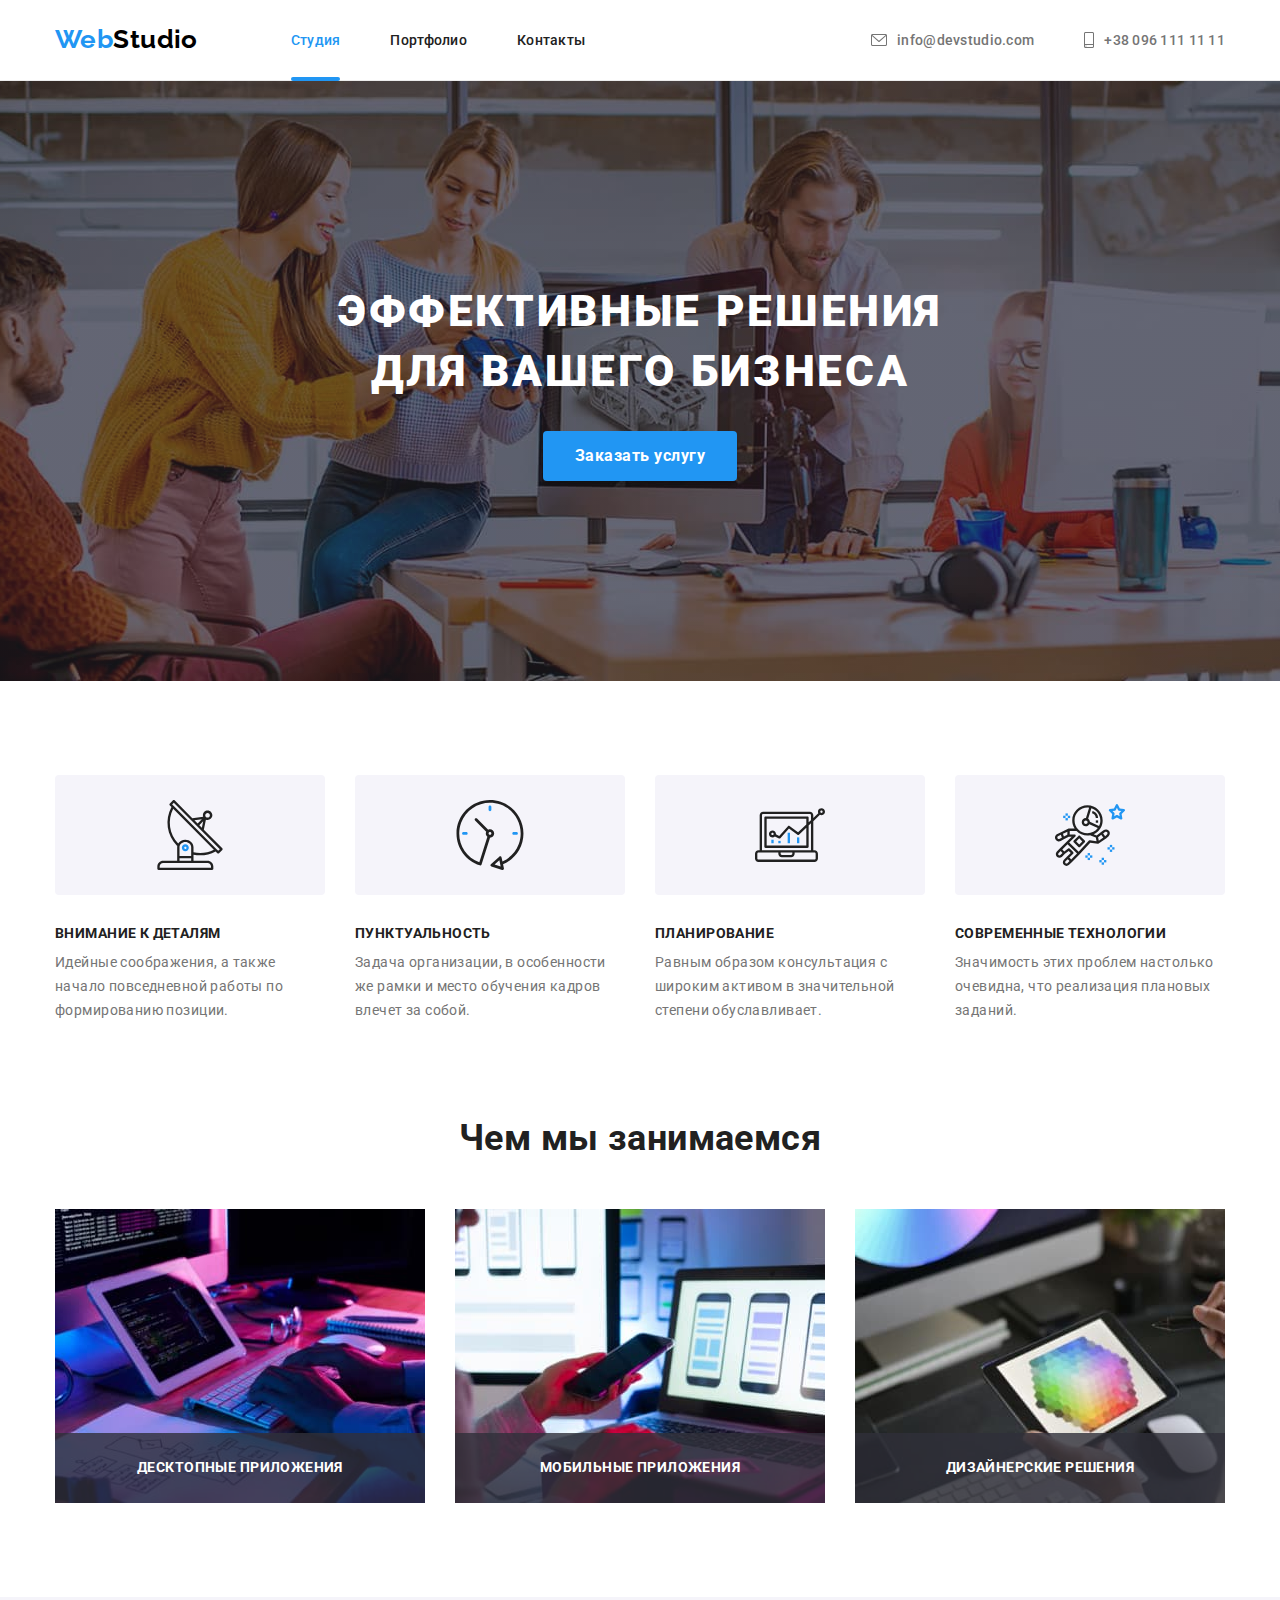
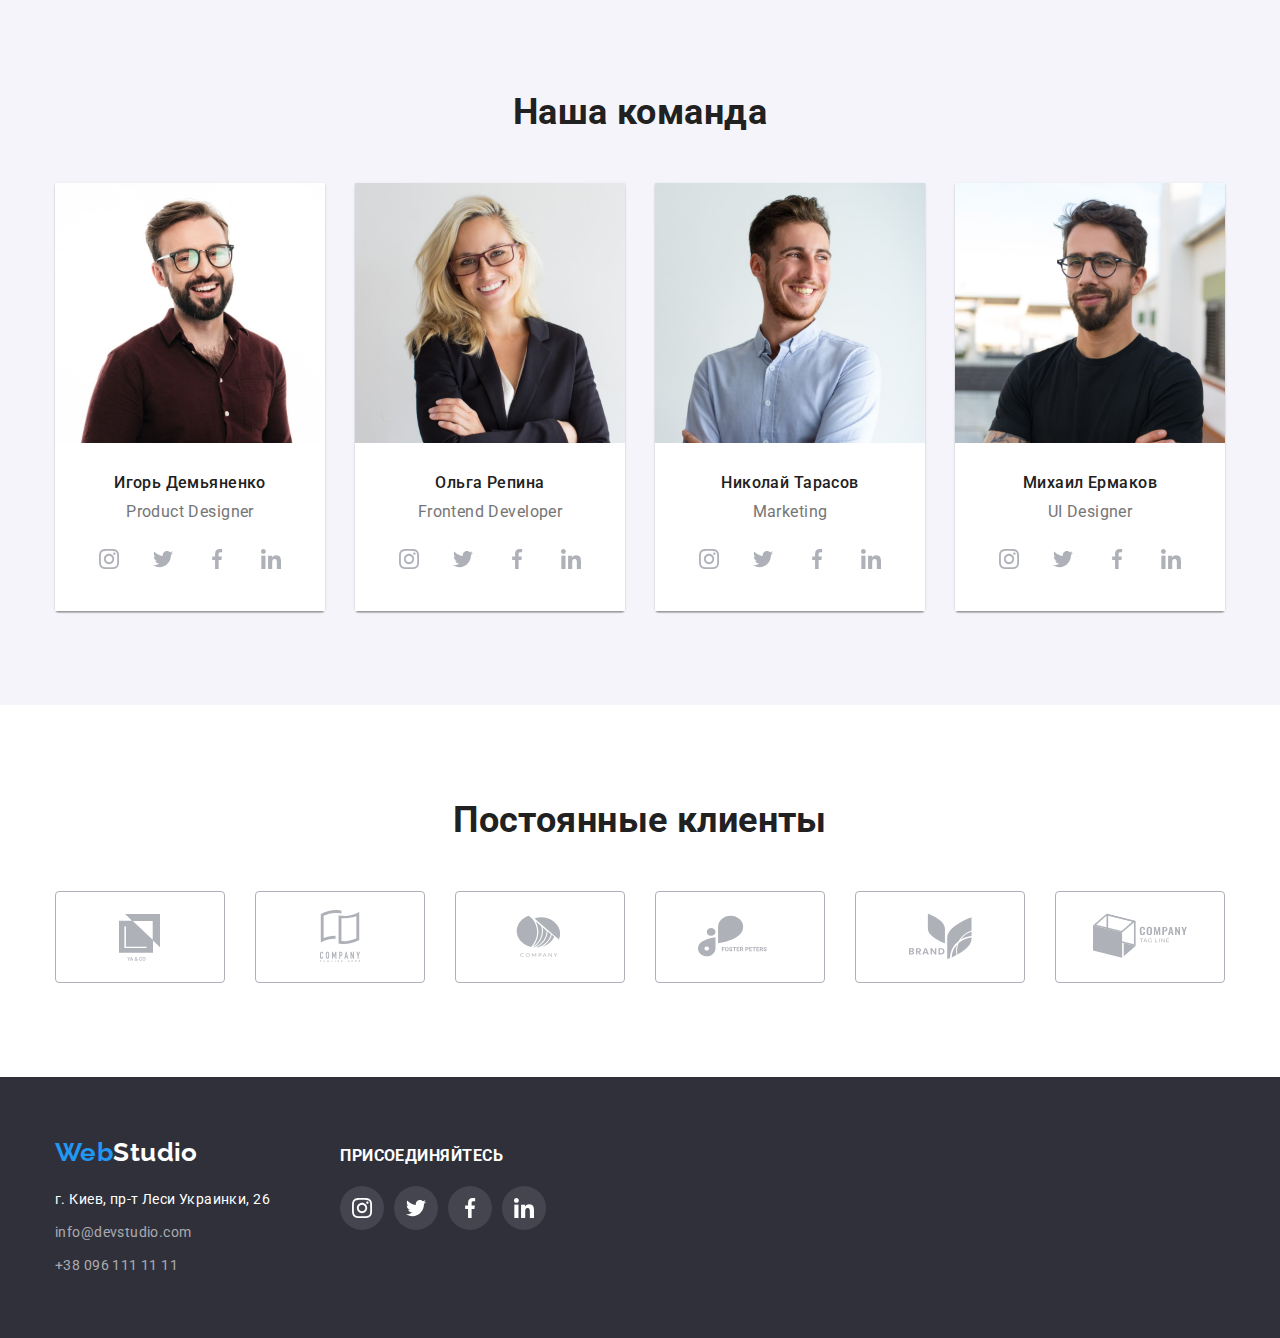
==== index.html @ 984d046b "Добавляет файлы с 5 дз" ====
<!DOCTYPE html>
<html lang="ru">
<head>
    <meta charset="UTF-8">
    <meta http-equiv="X-UA-Compatible" content="IE=edge">
    <meta name="viewport" content="width=device-width, initial-scale=1.0">
    <title>WebStudio</title>

    <link rel="preconnect" href="https://fonts.googleapis.com">
    <link rel="preconnect" href="https://fonts.gstatic.com" crossorigin>
    <link href="https://fonts.googleapis.com/css2?family=Raleway:wght@700&family=Roboto:wght@400;500;700;900&display=swap"
        rel="stylesheet">

        <link rel="stylesheet" href="./modern-normalize.css">

        <link rel="stylesheet" href="./css/styles.css">
</head>
<body class="page">
    <header class="header">
        <div class="container main-nav-display">
            <nav class="nav main-nav-display ">
                <a href="./index.html" class="logo link">Web<span class="logo-header">Studio</span></a>
                <ul class="nav-links list">
                    <li class="nav-links-item"><a href="./index.html" class="nav-link link current">Студия</a></li>
                    <li class="nav-links-item"><a href="./portfolio.html" class="nav-link link ">Портфолио</a></li>
                    <li class="nav-links-item"><a href="" class="nav-link link">Контакты</a></li>
                </ul>
            </nav>
            <ul class="contacts-list list">
                <li class="contacts-list-item">
                    <a class="nav-link link" href="mailto:info@devstudio.com">
                        <svg class="contact-icon" width="16" height="12">
                            <use href="./img/icons.svg#icon-envelope"></use>
                        </svg>
                        info@devstudio.com
                    </a>
                    
                </li>
                <li class="contacts-list-item">
                    <a class="nav-link link" href="tel:+380961111111">
                        <svg class="contact-icon" width="10" height="16">
                            <use href="./img/icons.svg#icon-smartphone"></use>
                        </svg>
                        +38 096 111 11 11</a>
                </li>
            </ul>
        </div>
    </header>

    <main>
            <section class="hero">
                <div class="container">
                    <h1 class="hero-title">Эффективные решения <br> для вашего бизнеса</h1>
                    <button data-modal-open type="button" class="hero-button">Заказать услугу</button>
                </div>
            </section>

<!-- FEATURES -->

        <section class="peculiarities section">
            <div class="container">
                <h2 class="visually-hidden">Особенности</h2>
                <ul class="feature-list list">
                    <li class="feature-list-item">
                        <div class="feature-list-bg">
                                <svg class="feature-list-icon" width="70" height="70">
                                    <use href="img/icons.svg#icon-antenna" ></use>
                                </svg>
                        </div>
                        <h3 class="feature-title">ВНИМАНИЕ К ДЕТАЛЯМ</h3>
                        <p class="feature-title-paragraph">Идейные соображения, а также начало повседневной работы по формированию позиции.</p>
                    </li>
                    <li class="feature-list-item">
                        <div class="feature-list-bg">
                            <svg class="feature-list-icon" width="70" height="70">
                                <use href="img/icons.svg#icon-clock"></use>
                            </svg>
                        </div>
                        <h3 class="feature-title">ПУНКТУАЛЬНОСТЬ</h3>
                        <p class="feature-title-paragraph">Задача организации, в особенности же рамки и место обучения кадров влечет за собой.</p>
                    </li>
                    <li class="feature-list-item">
                        <div class="feature-list-bg">
                            <svg class="feature-list-icon" width="70" height="70">
                                <use href="img/icons.svg#icon-diagram"></use>
                            </svg>
                        </div>
                        <h3 class="feature-title">ПЛАНИРОВАНИЕ</h3>
                        <p class="feature-title-paragraph">Равным образом консультация с широким активом в значительной степени обуславливает.</p>
                    </li>
                    <li class="feature-list-item">
                        <div class="feature-list-bg">
                            <svg class="feature-list-icon" width="70" height="70">
                                <use href="img/icons.svg#icon-astronaut"></use>
                            </svg>
                        </div>
                        <h3 class="feature-title">СОВРЕМЕННЫЕ ТЕХНОЛОГИИ</h3>
                        <p class="feature-title-paragraph">Значимость этих проблем настолько очевидна, что реализация плановых заданий.</p>
                    </li>
                </ul>
            </div>
        </section>

        <!-- OUR WORK -->

        <section class="our-work section">
            <div class="container">
                <h2 class="section-title">Чем мы занимаемся</h2>
                <ul class="list work-types"> 
                    <li class="work-types-item">
                            <img src="./img/work1.jpg" alt="Пишем код" width="370" height="294">
                            <div class="work-thumb-bg">
                                <p class="work-thumb-text">Десктопные приложения</p>
                            </div>

                    </li>
                    <li class="work-types-item">
                        <img src="./img/work2.jpg" alt="Адаптируем код" width="370" height="294">
                        <div class="work-thumb-bg">
                            <p class="work-thumb-text">Мобильные приложения</p>
                        </div>
                    </li>
                    <li class="work-types-item">
                        <img src="./img/work3.jpg" alt="Применяем стили" width="370" height="294">
                        <div class="work-thumb-bg">
                            <p class="work-thumb-text">Дизайнерские решения</p>
                        </div>
                    </li>
                </ul>
            </div>
        </section>

<!-- COMMAND -->

        <section class="command section">
            <div class="container">
                <h2 class="section-title">Наша команда</h2>
                <ul class="list command-list">
                    <li class="command-list-item">
                        <img class="commamd-list-img" src="./img/team1.jpg" alt="Игорь Демьяненко" width="270" height="260">
                        <div class="command-list-person">
                            <h3 class="command-title">Игорь Демьяненко</h3>
                            <p class="command-paragraph">Product Designer</p>
                            <ul class="list social-list">
                                <li class="social-item">
                                    <a href="" class="command-social-link social-link" target="_blank" rel="noreferrer noopener">
                                        <svg class="command-social-icon" width="20" height="20">
                                            <use href="./img/icons.svg#icon-instagram">

                                            </use>
                                        </svg>
                                    </a>
                                </li>
                                <li class="social-item">
                                    <a href="" class="command-social-link social-link" target="_blank" rel="noreferrer noopener">
                                        <svg class="command-social-icon" width="20" height="20">
                                            <use href="./img/icons.svg#icon-twitter">
                                    
                                            </use>
                                        </svg>
                                    </a>
                                </li>
                                <li class="social-item">
                                    <a href="" class="command-social-link social-link" target="_blank" rel="noreferrer noopener">
                                        <svg class="command-social-icon" width="20" height="20">
                                            <use href="./img/icons.svg#icon-facebook">
                                    
                                            </use>
                                        </svg>
                                    </a>
                                </li>
                                <li class="social-item">
                                    <a href="" class="command-social-link social-link" target="_blank" rel="noreferrer noopener">
                                        <svg class="command-social-icon" width="20" height="20">
                                            <use href="./img/icons.svg#icon-linkedin">
                                    
                                            </use>
                                        </svg>
                                    </a>
                                </li>
                            </ul>
                        </div>
                    </li>
                    <li class="command-list-item">
                        <img class="commamd-list-img" src="./img/team2.jpg" alt="Ольга Репина" width="270" height="260">
                        <div class="command-list-person">
                            <h3 class="command-title">Ольга Репина</h3>
                            <p class="command-paragraph">Frontend Developer</p>
                            <ul class="list social-list">
                                <li class="social-item">
                                    <a href="" class="command-social-link social-link" target="_blank" rel="noreferrer noopener">
                                        <svg class="command-social-icon" width="20" height="20">
                                            <use href="./img/icons.svg#icon-instagram">
                            
                                            </use>
                                        </svg>
                                    </a>
                                </li>
                                <li class="social-item">
                                    <a href="" class="command-social-link social-link" target="_blank" rel="noreferrer noopener">
                                        <svg class="command-social-icon" width="20" height="20">
                                            <use href="./img/icons.svg#icon-twitter">
                            
                                            </use>
                                        </svg>
                                    </a>
                                </li>
                                <li class="social-item">
                                    <a href="" class="command-social-link social-link" target="_blank" rel="noreferrer noopener">
                                        <svg class="command-social-icon" width="20" height="20">
                                            <use href="./img/icons.svg#icon-facebook">
                            
                                            </use>
                                        </svg>
                                    </a>
                                </li>
                                <li class="social-item">
                                    <a href="" class="command-social-link social-link" target="_blank" rel="noreferrer noopener">
                                        <svg class="command-social-icon" width="20" height="20">
                                            <use href="./img/icons.svg#icon-linkedin">
                            
                                            </use>
                                        </svg>
                                    </a>
                                </li>
                            </ul>
                        </div>
                    </li>
                    <li class="command-list-item">
                        <img class="commamd-list-img" src="./img/team3.jpg" alt="Николай Тарасов" width="270" height="260">
                        <div class="command-list-person">
                            <h3 class="command-title">Николай Тарасов</h3>
                            <p class="command-paragraph">Marketing</p>
                            <ul class="list social-list">
                                <li class="social-item">
                                    <a href="" class="command-social-link social-link" target="_blank" rel="noreferrer noopener">
                                        <svg class="command-social-icon" width="20" height="20">
                                            <use href="./img/icons.svg#icon-instagram">
                            
                                            </use>
                                        </svg>
                                    </a>
                                </li>
                                <li class="social-item">
                                    <a href="" class="command-social-link social-link" target="_blank" rel="noreferrer noopener">
                                        <svg class="command-social-icon" width="20" height="20">
                                            <use href="./img/icons.svg#icon-twitter">
                            
                                            </use>
                                        </svg>
                                    </a>
                                </li>
                                <li class="social-item">
                                    <a href="" class="command-social-link social-link" target="_blank" rel="noreferrer noopener">
                                        <svg class="command-social-icon" width="20" height="20">
                                            <use href="./img/icons.svg#icon-facebook">
                            
                                            </use>
                                        </svg>
                                    </a>
                                </li>
                                <li class="social-item">
                                    <a href="" class="command-social-link social-link" target="_blank" rel="noreferrer noopener">
                                        <svg class="command-social-icon" width="20" height="20">
                                            <use href="./img/icons.svg#icon-linkedin">
                            
                                            </use>
                                        </svg>
                                    </a>
                                </li>
                            </ul>
                        </div>
                    </li>
                    <li class="command-list-item">
                        <img class="commamd-list-img" src="./img/team4.jpg" alt="Михаил Ермаков" width="270" height="260">
                        <div class="command-list-person">
                            <h3 class="command-title">Михаил Ермаков</h3>
                            <p class="command-paragraph">UI Designer</p>
                            <ul class="list social-list">
                                <li class="social-item">
                                    <a href="" class="command-social-link social-link" target="_blank" rel="noreferrer noopener">
                                        <svg class="command-social-icon" width="20" height="20">
                                            <use href="./img/icons.svg#icon-instagram">
                            
                                            </use>
                                        </svg>
                                    </a>
                                </li>
                                <li class="social-item">
                                    <a href="" class="command-social-link social-link" target="_blank" rel="noreferrer noopener">
                                        <svg class="command-social-icon" width="20" height="20">
                                            <use href="./img/icons.svg#icon-twitter">
                            
                                            </use>
                                        </svg>
                                    </a>
                                </li>
                                <li class="social-item">
                                    <a href="" class="command-social-link social-link" target="_blank" rel="noreferrer noopener">
                                        <svg class="command-social-icon" width="20" height="20">
                                            <use href="./img/icons.svg#icon-facebook">
                            
                                            </use>
                                        </svg>
                                    </a>
                                </li>
                                <li class="social-item">
                                    <a href="" class="command-social-link social-link" target="_blank" rel="noreferrer noopener">
                                        <svg class="command-social-icon" width="20" height="20">
                                            <use href="./img/icons.svg#icon-linkedin">
                            
                                            </use>
                                        </svg>
                                    </a>
                                </li>
                            </ul>
                        </div>
                    </li>
                </ul>
            </div>
        </section>

        <!-- PARTNERS -->

        <section class="partners section">
            <div class="container partners-content">
                <h2 class="section-title">Постоянные клиенты</h2>
                <ul class="list partners-list">
                    <li class="partners-item">
                            <a href="" class="partners-link" target="_blank" rel="noreferrer noopener">
                                <svg class="partners-icon" width="106" height="60">
                                    <use href="./img/icons.svg#icon-Logo-1" ></use>
                                </svg>
                            </a>
                    </li>
                    <li class="partners-item">
                        <a href="" class="partners-link" target="_blank" rel="noreferrer noopener">
                            <svg class="partners-icon"  width="106" height="60">
                                <use href="./img/icons.svg#icon-Logo-2"></use>
                            </svg>
                        </a>
                    </li>
                    <li class="partners-item">
                        <a href="" class="partners-link" target="_blank" rel="noreferrer noopener">
                            <svg class="partners-icon" width="106" height="60">
                                <use href="./img/icons.svg#icon-Logo-3" ></use>
                            </svg>
                        </a>
                    </li>
                    <li class="partners-item">
                        <a href="" class="partners-link" target="_blank" rel="noreferrer noopener">
                            <svg class="partners-icon" width="106" height="60">
                                <use href="./img/icons.svg#icon-Logo-4" ></use>
                            </svg>
                        </a>
                    </li>
                    <li class="partners-item">
                        <a href="" class="partners-link" target="_blank" rel="noreferrer noopener">
                            <svg class="partners-icon" width="106" height="60">
                                <use href="./img/icons.svg#icon-Logo-5" ></use>
                            </svg>
                        </a>
                    </li>
                    <li class="partners-item">
                        <a href="" class="partners-link" target="_blank" rel="noreferrer noopener">
                            <svg class="partners-icon" width="106" height="60">
                                <use href="./img/icons.svg#icon-Logo-6" ></use>
                            </svg>
                        </a>
                    </li>
                </ul>

            </div>
            
        </section>

    </main>

<footer class="footer">
    <div class="container footer-container">
        <div class="footer-adress">
            <a class="logo link" href="./index.html">Web<span class="logo-footer">Studio</span></a>
            <address class="address">
                <ul class="list">
                    <li class="footer-adress-item">
                        <a class="address-location link" href="https://goo.gl/maps/xSkkUEiwsvb9ifkXA" target="_blank"
                            rel="noreferrer noopener">г. Киев, пр-т Леси Украинки, 26</a>
                    </li>
                    <li class="footer-adress-item">
                        <a class="address-link link" href="mailto:info@devstudio.com">info@devstudio.com</a>
                    </li>
                    <li class="footer-adress-item">
                        <a class="address-link link" href="tel:+380961111111">+38 096 111 11 11</a>
                    </li>
                </ul>
            </address>
        </div>


        <div class="join-us">
            <h3 class="join-us-header">присоединяйтесь</h3>
            <ul class="list social-list">
                <li class="social-item">
                    <a href="" class="footer-social-link social-link" target="_blank" rel="noreferrer noopener">
                        <svg class="footer-social-icon" width="20" height="20">
                            <use href="./img/icons.svg#icon-instagram">

                            </use>
                        </svg>
                    </a>
                </li>
                <li class="social-item">
                    <a href="" class="footer-social-link social-link" target="_blank" rel="noreferrer noopener">
                        <svg class="footer-social-icon" width="20" height="20">
                            <use href="./img/icons.svg#icon-twitter">

                            </use>
                        </svg>
                    </a>
                </li>
                <li class="social-item">
                    <a href="" class="footer-social-link social-link" target="_blank" rel="noreferrer noopener">
                        <svg class="footer-social-icon" width="20" height="20">
                            <use href="./img/icons.svg#icon-facebook">

                            </use>
                        </svg>
                    </a>
                </li>
                <li class="social-item">
                    <a href="" class="footer-social-link social-link" target="_blank" rel="noreferrer noopener">
                        <svg class="footer-social-icon" width="20" height="20">
                            <use href="./img/icons.svg#icon-linkedin">

                            </use>
                        </svg>
                    </a>
                </li>
            </ul>

        </div>
    </div>
</footer>

<!-- BACKDROP -->
<div data-modal class="backdrop is-hidden">
    <div class="modal">
        <button data-modal-close type="button" class="modal-button">
        <svg class="modal-button-icon" width="18" height="18">
            <use href="./img/icons.svg#close-black" ></use>
        </svg>
        </button>
    </div>
</div>

<script src="./js/modal.js"></script>
</body>
</html>
---- css/styles.css ----
/* ----------------STUDIO-------------------- */
:root {
  --primary-text-color: #212121;
  --logo-color: #000000;
  --background-color: #ffffff;
  --background-color-secondary: #2f303a;
  --accent-color: #2196f3;
  --optional-text-color: #757575;
  --footer-contacts-color: rgba(255, 255, 255, 0.6);
  --buttons-bgc: #f5f4fa;
  --background-color-hover: #188ce8;
  --header-bordeer-color: #ececec;
  --portfolio-border-color: #eeeeee;
  --icons-color: #afb1b8;
  --animation-time: 250ms;
  --timing-function: cubic-bezier(0.4, 0, 0.2, 1);
}

.page {
  font-family: 'Roboto', sans-serif;
  font-size: 14px;
  line-height: 1.71;
  letter-spacing: 0.03em;
  color: var(--optional-text-color);
}

p,
h1,
h2,
h3,
h4,
h5,
h6 {
  margin: 0;
}

ul {
  margin: 0;
  padding: 0;
}

button {
  cursor: pointer;
}

img {
  display: block;
  max-width: 100%;
  height: auto;
}

.list {
  list-style: none;
}

.link {
  text-decoration: none;
  color: inherit;
}

.visually-hidden {
  position: absolute;
  white-space: nowrap;
  width: 1px;
  height: 1px;
  overflow: hidden;
  border: 0;
  padding: 0;
  clip: rect(0 0 0 0);
  clip-path: inset(50%);
  margin: -1px;
}
.container {
  width: 1200px;
  padding-left: 15px;
  padding-right: 15px;
  margin: 0 auto;
}

.section {
  padding-top: 94px;
  padding-bottom: 94px;
}

/* --------------------------Site nav--------------------------- */
.header {
  border-bottom: 1px solid var(--header-bordeer-color);
}

.header .logo {
  padding-top: 24px;
  padding-bottom: 25px;
  margin-right: 93px;
}

.logo {
  display: block;

  color: var(--accent-color);
  font-family: 'Raleway', sans-serif;
  font-weight: 700;
  font-size: 26px;
  line-height: calc(31 / 26);
}

.logo-header {
  color: var(--logo-color);
}

.nav-links {
  display: flex;

  color: var(--primary-text-color);
}

.nav-links-item:not(:last-child),
.contacts-list-item:not(:last-child) {
  margin-right: 50px;
}

.contacts-list {
  display: flex;
  margin-left: auto;
  align-items: center;
}

.main-nav-display {
  display: flex;
  align-items: center;
}

.nav-link {
  display: flex;
  align-items: center;
  padding-top: 32px;
  padding-bottom: 32px;

  font-weight: 500;
  line-height: calc(16 / 14);
  letter-spacing: 0.02em;

  position: relative;

  transition: color var(--animation-time) var(--timing-function);
}

.nav-link:hover,
.nav-link:focus,
.current {
  color: var(--accent-color);
}

.current::after {
  content: '';
  height: 4px;
  background-color: var(--accent-color);
  position: absolute;
  bottom: -1px;
  border-radius: 2px;
  width: 100%;
}

.contact-icon {
  margin-right: 10px;
  fill: var(--optional-text-color);
}

/* --------------------Hero-------------------- */
.hero {
  background-color: var(--background-color-secondary);
  padding-top: 200px;
  padding-bottom: 200px;
  text-align: center;

  background-image: linear-gradient(rgba(47, 48, 58, 0.4), rgba(47, 48, 58, 0.4)),
    url(../img/hero-background.jpg);
  background-position: center;
  background-repeat: no-repeat;
  background-size: cover, 1600px auto;
}

.hero-title {
  margin-bottom: 30px;

  font-weight: 900;
  font-size: 44px;
  line-height: calc(60 / 44);

  letter-spacing: 0.06em;
  text-transform: uppercase;
  color: var(--background-color);
}

.hero-button {
  padding: 10px 32px;

  box-shadow: 0px 4px 4px rgba(0, 0, 0, 0.15);
  border-radius: 4px;
  border: none;

  font-family: inherit;
  background-color: var(--accent-color);
  color: var(--background-color);
  text-align: center;
  font-size: 16px;
  font-weight: 700;
  line-height: calc(30 / 16);
  cursor: pointer;
  letter-spacing: 0.03em;

  transition: background-color var(--animation-time) var(--timing-function);
}
.hero-button:hover,
.hero-button:focus {
  background-color: var(--background-color-hover);
}

/* -----------------Section-peculiarities-------------------- */

.feature-list {
  display: flex;
  flex-wrap: wrap;
  margin-top: -30px;
  margin-left: -30px;
}

.peculiarities {
  padding-bottom: 0;
}

.feature-list-item {
  flex-basis: calc(100% / 4 - 30px);
  margin-left: 30px;
  margin-top: 30px;
}

.feature-title {
  margin-bottom: 10px;

  font-size: 14px;
  line-height: calc(16 / 14);
  text-transform: uppercase;
  color: var(--primary-text-color);
}

.feature-list-bg {
  background-color: var(--buttons-bgc);
  display: flex;
  width: 100%;
  height: 120px;
  align-items: center;
  justify-content: center;
  margin-bottom: 30px;
  border-radius: 4px;
}

/* -----------------Section-our-work-------------------- */
.work-types {
  display: flex;
  flex-wrap: wrap;
  margin-top: -30px;
  margin-left: -30px;
}

.section-title {
  margin-bottom: 50px;

  font-size: 36px;
  line-height: calc(42 / 36);
  text-align: center;
  color: var(--primary-text-color);
}

.work-types-item {
  position: relative;

  flex-basis: calc(100% / 3 - 30px);

  margin-left: 30px;
  margin-top: 30px;
}

.work-thumb-bg {
  width: 100%;
  padding: 27px;
  background-color: rgba(47, 48, 58, 0.8);

  position: absolute;
  bottom: 0;

  display: flex;
  justify-content: center;
  align-items: center;
}
.work-thumb-text {
  font-weight: 700;
  line-height: 1.14;
  text-align: center;
  text-transform: uppercase;

  color: var(--background-color);
}

/* ----------------Section-command-------------- */
.command-list {
  display: flex;
  flex-wrap: wrap;
  margin-top: -30px;
  margin-left: -30px;
}

.command-title {
  margin-bottom: 10px;

  font-weight: 500;
  color: var(--primary-text-color);
}

.command-list-item {
  flex-basis: calc(100% / 4 - 30px);
  margin-left: 30px;
  margin-top: 30px;

  box-shadow: 0px 1px 3px rgba(0, 0, 0, 0.12), 0px 1px 1px rgba(0, 0, 0, 0.14),
    0px 2px 1px rgba(0, 0, 0, 0.2);
  border-radius: 0px 0px 4px 4px;
}

.command-list-person {
  padding-top: 30px;
  padding-bottom: 30px;
  background-color: var(--background-color);
}

.command {
  background-color: var(--buttons-bgc);
}

.command-paragraph,
.command-title {
  font-size: 16px;
  line-height: calc(19 / 16);
  text-align: center;
}

.command-paragraph {
  margin-bottom: 16px;
}

.social-list {
  display: flex;
  justify-content: center;
}

.social-link {
  width: 44px;
  height: 44px;
  display: flex;
  justify-content: center;
  align-items: center;
  border-radius: 50%;
}

.command-social-link {
  color: var(--icons-color);

  transition: color var(--animation-time) var(--timing-function),
    background-color var(--animation-time) var(--timing-function);
}

.social-item:not(:last-child) {
  margin-right: 10px;
}

.command-social-icon {
  fill: currentColor;
}

.command-social-link:hover,
.command-social-link:focus {
  background-color: var(--accent-color);
  color: var(--background-color);
}

/* ------------------Partners---------------- */

.partners-list {
  display: flex;
  flex-wrap: wrap;
  margin-top: -30px;
  margin-left: -30px;
}

.partners-link {
  color: var(--icons-color);
  display: flex;
  width: 100%;
  height: 92px;
  border: 1px solid #afb1b8;
  border-radius: 4px;
  justify-content: center;
  align-items: center;

  transition: border-color var(--animation-time) var(--timing-function),
    color var(--animation-time) var(--timing-function);
}

.partners-item {
  display: flex;
  fill: #afb1b8;

  flex-basis: calc(100% / 6 - 30px);
  margin-left: 30px;
  margin-top: 30px;
}

.partners-icon {
  fill: currentColor;
}

.partners-link:hover,
.partners-link:focus {
  border-color: var(--accent-colour);
  color: var(--accent-color);
}

/* ------------------Footer---------------- */
.footer {
  background-color: var(--background-color-secondary);
  padding-top: 60px;
  padding-bottom: 60px;
}

.footer-container {
  display: flex;
  align-items: baseline;
}

.footer .logo {
  margin-bottom: 20px;
}

.logo-footer {
  color: var(--background-color);
}

.address {
  font-style: normal;
}

.address-location {
  color: var(--background-color);
}
.address-link {
  color: var(--footer-contacts-color);

  transition: color var(--animation-time) var(--timing-function);
}

.address-link:hover,
.address-link:focus {
  color: var(--background-color);
}

.footer-adress-item:not(:last-child) {
  margin-bottom: 9px;
}

.join-us {
  margin-left: 70px;
}

.join-us-header {
  font-weight: 700;
  text-transform: uppercase;

  color: var(--background-color);
  line-height: calc(16 / 14);
  letter-spacing: 0.03em;
  margin-bottom: 20px;
}

.footer-social-link {
  color: var(--background-color);
  background-color: rgba(255, 255, 255, 0.1);

  transition: background-color var(--animation-time) var(--timing-function);
}

.footer-social-icon {
  fill: currentColor;
}

.footer-social-link:hover,
.footer-social-link:focus {
  background-color: var(--accent-color);
}

/* ----------------------PORTFOLIO------------------------ */
/* ----------------------Buttons-------------------- */

.portfolio-filter-list {
  display: flex;
  margin-bottom: 50px;
  align-items: center;
  justify-content: center;
}

.filter-button {
  border: none;
  padding: 6px 22px;

  font-family: inherit;
  background-color: var(--buttons-bgc);
  border-radius: 4px;
  font-weight: 500;
  font-size: 16px;
  line-height: calc(26 / 16);
  text-align: center;
  letter-spacing: 0.03em;
  cursor: pointer;

  transition: background-color var(--animation-time) var(--timing-function),
    color var(--animation-time) var(--timing-function),
    box-shadow var(--animation-time) var(--timing-function);
}

.filter-button:hover,
.filter-button:focus {
  background-color: var(--accent-color);
  color: var(--background-color);
  box-shadow: 0px 3px 1px rgba(0, 0, 0, 0.1), 0px 1px 2px rgba(0, 0, 0, 0.08),
    0px 2px 2px rgba(0, 0, 0, 0.12);
}

.portfolio-current-button {
  background-color: var(--accent-color);
  color: var(--background-color);
}
/* -----------------------Gallery---------------------- */
.portfolio-filter-list-button:not(:last-child) {
  margin-right: 8px;
}

.potfolio-list {
  display: flex;
  flex-wrap: wrap;
  margin-top: -30px;
  margin-left: -30px;
}

.portfolio-item {
  flex-basis: calc(100% / 3 - 30px);

  justify-content: center;
  margin-left: 30px;
  margin-top: 30px;
}

.portfolio-item-link {
  display: block;

  transition: box-shadow var(--animation-time) var(--timing-function);
}

.portfolio-item-link:focus,
.portfolio-item-link:hover,
.portfolio-item-link:hover .portfolio-overlay,
.portfolio-item-link:focus .portfolio-overlay {
  box-shadow: 0px 1px 1px rgba(0, 0, 0, 0.12), 0px 4px 4px rgba(0, 0, 0, 0.06),
    1px 4px 6px rgba(0, 0, 0, 0.16);
  transform: translateY(0);
}

.portfolio-gallery {
  margin-bottom: 4px;

  font-weight: bold;
  font-size: 18px;
  line-height: calc(36 / 18);
  letter-spacing: 0.06em;
  color: var(--primary-text-color);
}

.portfolio-gallery-item {
  padding: 20px 24px;

  border: 1px solid var(--portfolio-border-color);
}

.portfolio-text {
  font-size: 16px;
  line-height: calc(30 / 16);
  color: var(--optional-text-color);
}

.portfolio-img {
  position: relative;
  overflow: hidden;
}

.portfolio-overlay {
  position: absolute;
  background-color: rgba(33, 150, 243, 0.9);
  width: 100%;
  height: 100%;
  top: 0;
  left: 0;

  transition: transform var(--animation-time) var(--timing-function);

  transform: translateY(100%);
}

.portfolio-overlay:hover,
.portfolio-overlay:focus {
  transform: translateY(-100%);
}
.portfolio-overlay-text {
  font-size: 18px;
  line-height: 1.56;

  color: var(--background-color);

  padding: 63px 24px;
}

/* BACKDROP */
.backdrop {
  position: fixed;
  top: 0;
  left: 0;
  background: rgba(0, 0, 0, 0.2);
  width: 100%;
  height: 100%;

  transition: opacity var(--animation-time) var(--timing-function),
    visibility var(--animation-time) var(--timing-function);
}

.backdrop.is-hidden {
  opacity: 0;
  pointer-events: none;
  visibility: hidden;
}

.backdrop.is-hidden .modal {
  transform: translate(-50%, -50%) scale(0.8);
}

.modal {
  position: absolute;
  top: 50%;
  left: 50%;
  transform: translate(-50%, -50%);

  width: 528px;
  height: 581px;
  background-color: var(--background-color);
  box-shadow: 0px 1px 3px rgba(0, 0, 0, 0.12), 0px 1px 1px rgba(0, 0, 0, 0.14),
    0px 2px 1px rgba(0, 0, 0, 0.2);
  border-radius: 4px;

  transition: transform var(--animation-time) var(--timing-function),
    opacity var(--animation-time) var(--timing-function);
}

.modal-button {
  display: flex;
  justify-content: center;
  align-items: center;

  padding: 0;
  position: absolute;
  top: 8px;
  right: 8px;
  width: 30px;
  height: 30px;

  border-radius: 50%;
  background-color: var(--background-color);
  border: 1px solid rgba(0, 0, 0, 0.1);
}
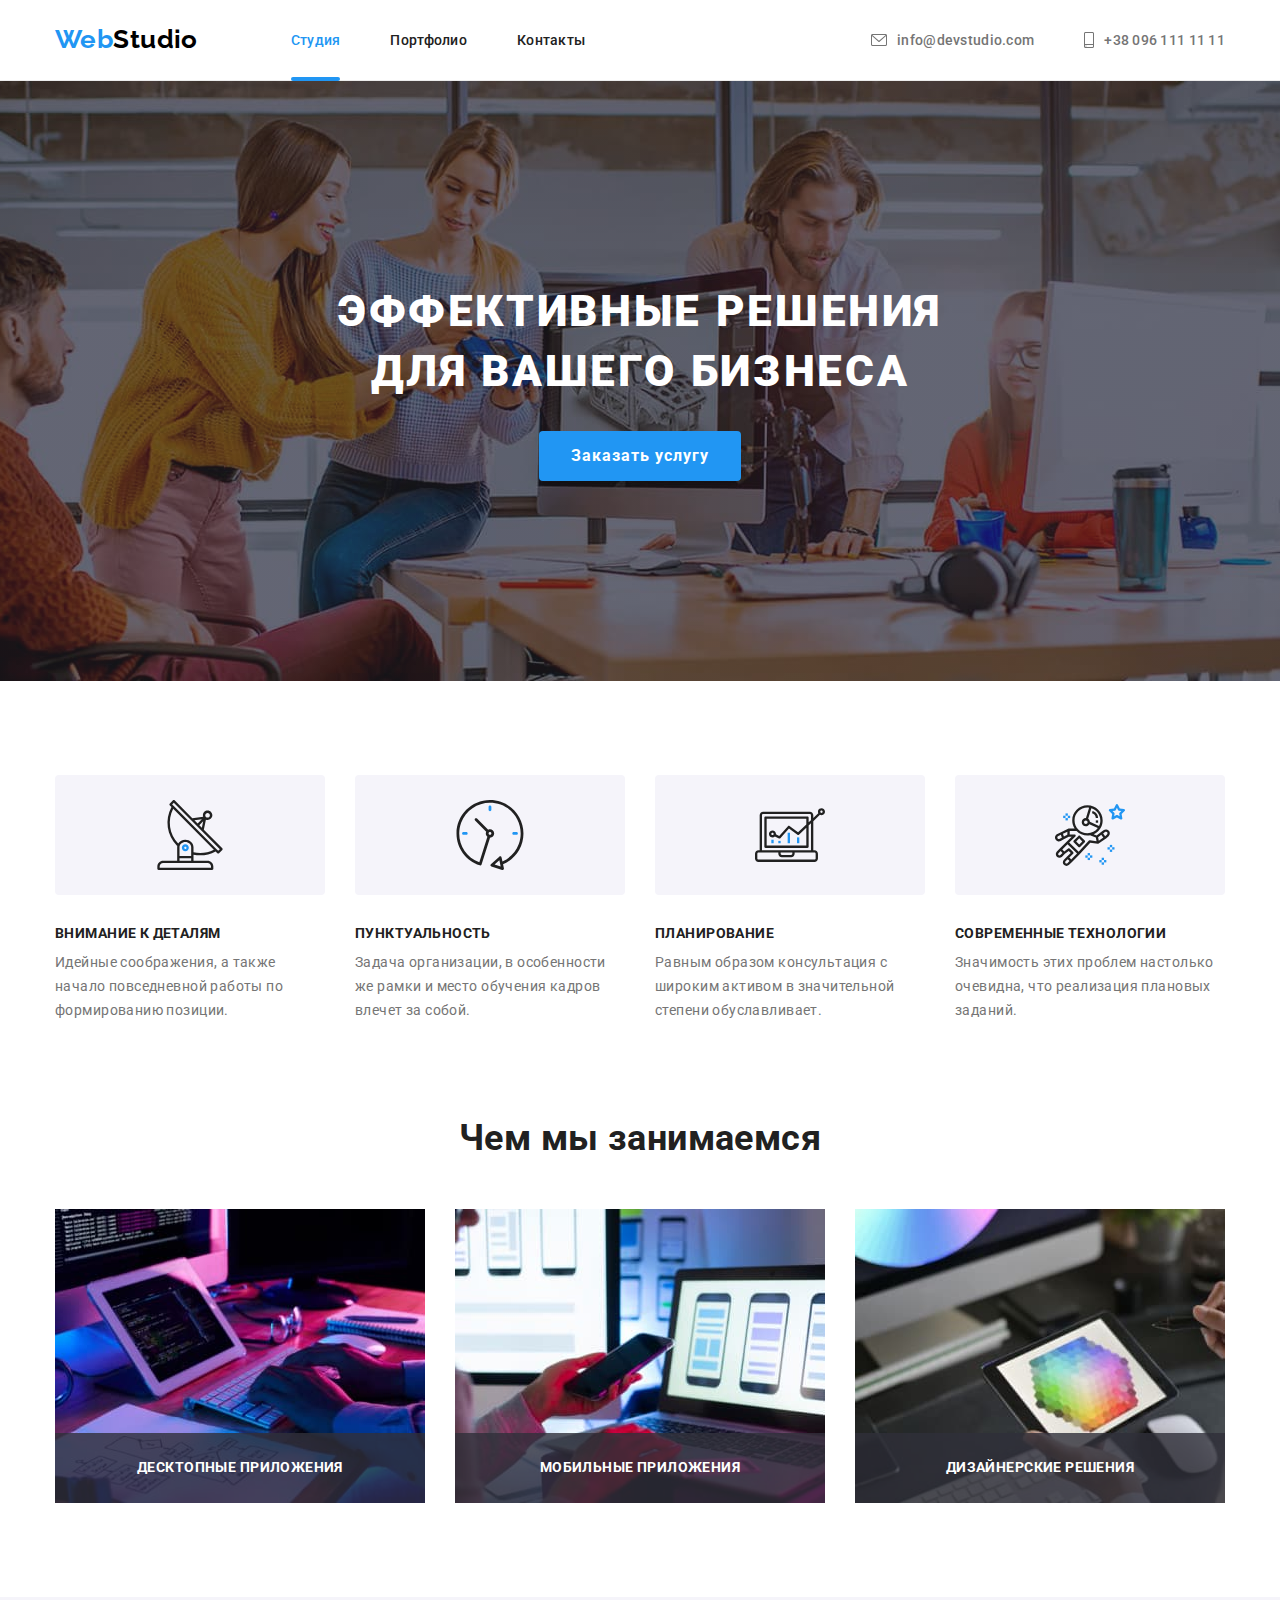
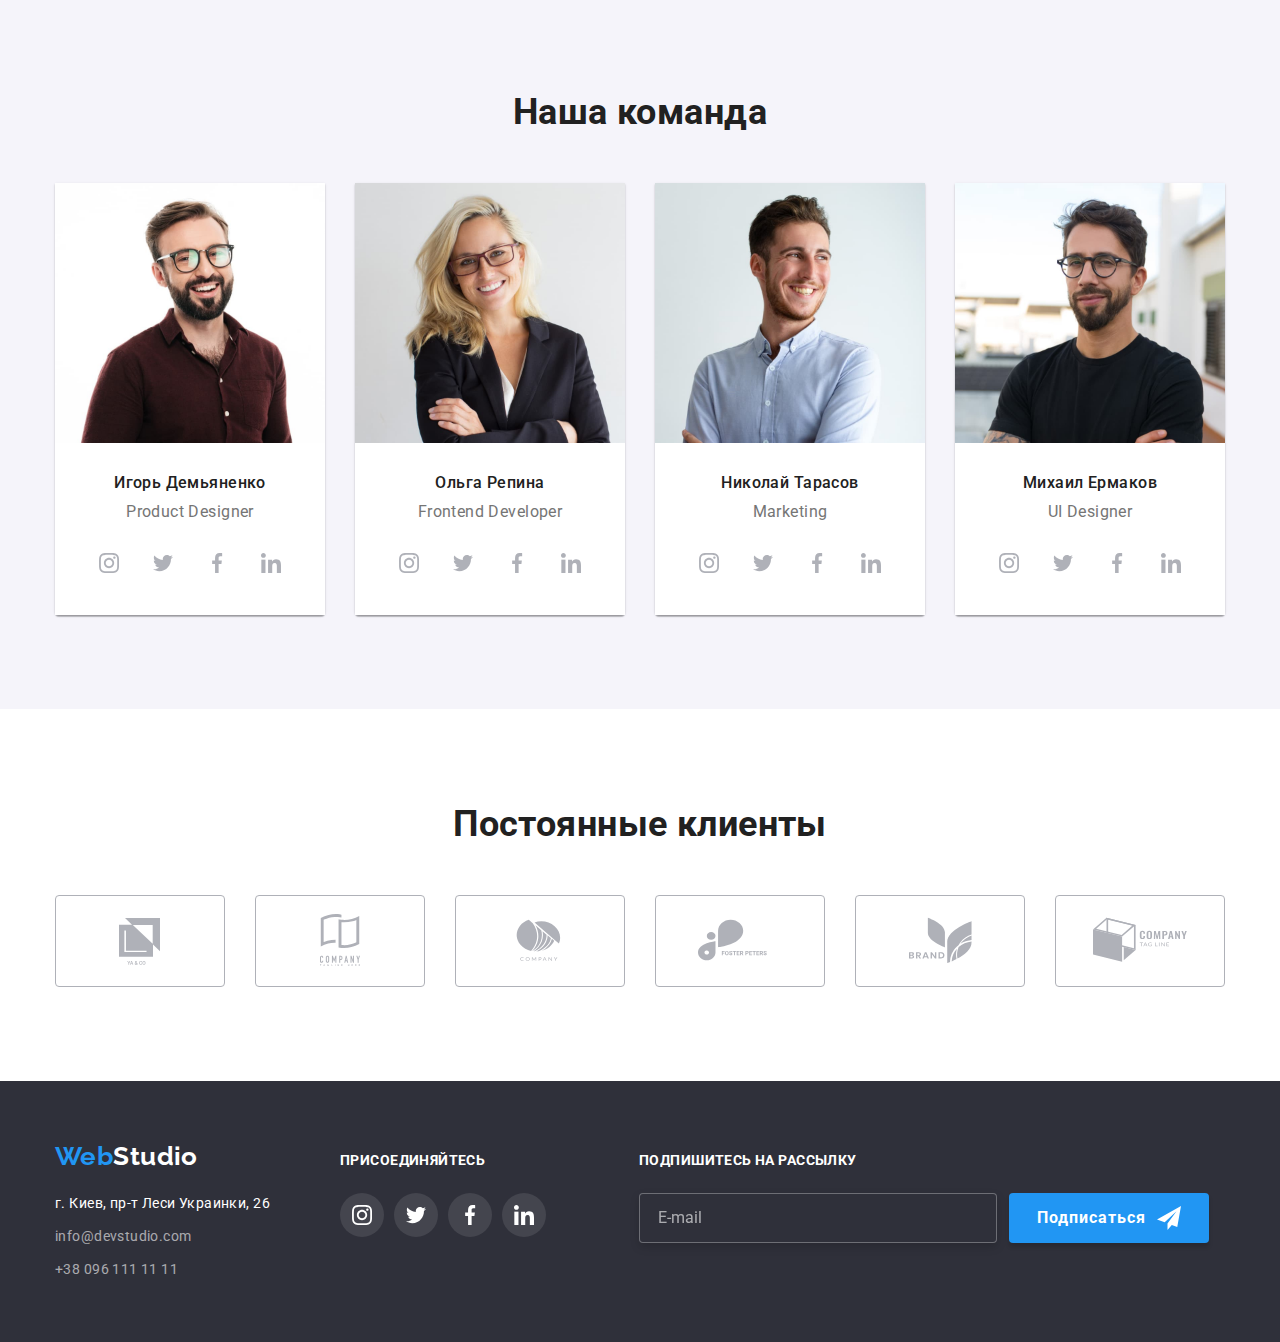
==== commit f8334160: "Добавляет часть разметки в модальном окне и в футере" ====
--- a/index.html
+++ b/index.html
@@ -51,7 +51,7 @@
             <section class="hero">
                 <div class="container">
                     <h1 class="hero-title">Эффективные решения <br> для вашего бизнеса</h1>
-                    <button data-modal-open type="button" class="hero-button">Заказать услугу</button>
+                    <button data-modal-open type="button" class="hero-button button">Заказать услугу</button>
                 </div>
             </section>
 
@@ -398,7 +398,7 @@
 
 
         <div class="join-us">
-            <h3 class="join-us-header">присоединяйтесь</h3>
+            <b class="join-us-header">присоединяйтесь</b>
             <ul class="list social-list">
                 <li class="social-item">
                     <a href="" class="footer-social-link social-link" target="_blank" rel="noreferrer noopener">
@@ -438,6 +438,21 @@
                 </li>
             </ul>
 
+        </div>
+
+        <div class="subscribe">
+            <b class="subscribe-title">Подпишитесь на рассылку</b>
+            <form class="footer-form" >
+               <div class="footer-form-content">
+                    <input type="email" name="subscribe" placeholder="E-mail" class="footer-input">
+                    <button type="submit" class="button footer-submit-button">
+                        Подписаться
+                        <svg width="24" height="24" class="footer-submit-icon">
+                            <use href="./img/icons.svg#icon-send"></use>
+                        </svg>
+                    </button>
+               </div>
+            </form>
         </div>
     </div>
 </footer>
@@ -450,6 +465,51 @@
             <use href="./img/icons.svg#close-black" ></use>
         </svg>
         </button>
+
+     
+            
+            <form class="form">
+                <b class="form-title">Оставьте свои данные, мы вам перезвоним</b>
+                
+                <div class="form-field">
+                    <label for="name" class="form-lable"><span class="label-text">Имя</span></label>
+                    <input type="text" name="user-name" id="name" class="form-input">
+                    <!-- <svg width="18" height="18">
+                        <use href="./img/icons.svg#person-black"></use>
+                    </svg>  -->
+                </div>
+                
+                <div class="form-field">
+                    <label for="tel" class="form-lable"><span class="label-text">Телефон</span></label>
+                    <input type="tel" name="tel" id="tel" class="form-input">
+                    <!-- <svg width="18" height="18">
+                        <use href="./img/icons.svg#phone-black"></use>
+                    </svg> -->
+                </div>
+    
+                <div class="form-field">
+                    <label for="email" class="form-lable"><span class="label-text">Почта</span></label>
+                    <input type="email" name="email" id="email" class="form-input">
+                    <!-- <svg width="18" height="18">
+                        <use href="./img/icons.svg#email-black"></use>
+                    </svg> -->
+                </div>
+    
+                <div class="form-field">
+                    <label for="textarea" class="form-lable"><span class="label-text">Комментарий</span></label>
+                    <textarea name="" id="textarea" placeholder="Введите текст" class="form-input textarea label-text"></textarea>
+                </div>
+
+                <div class="privat-policy">
+                    <input type="checkbox" name="policy" class="policy">
+                    <label for="policy">Соглашаюсь с рассылкой и принимаю <a href="" class="privat-policy-link" target="_blank" rel="noreferrer noopener">Условия договора</a></label>
+                </div>
+                <div class="modal-button-send">
+                <button type="submit" class="modal-button-submit button">Отправить</button>
+                </div>
+            
+            </form>
+        
     </div>
 </div>
 
--- a/css/styles.css
+++ b/css/styles.css
@@ -165,6 +165,28 @@
   fill: var(--optional-text-color);
 }
 
+.button {
+  box-shadow: 0px 4px 4px rgba(0, 0, 0, 0.15);
+  border-radius: 4px;
+  border: none;
+
+  font-family: inherit;
+  background-color: var(--accent-color);
+  color: var(--background-color);
+  text-align: center;
+  font-size: 16px;
+  font-weight: 700;
+  line-height: calc(30 / 16);
+  cursor: pointer;
+  letter-spacing: 0.06em;
+
+  transition: background-color var(--animation-time) var(--timing-function);
+}
+
+.button:hover,
+.button:focus {
+  background-color: var(--background-color-hover);
+}
 /* --------------------Hero-------------------- */
 .hero {
   background-color: var(--background-color-secondary);
@@ -193,26 +215,6 @@
 
 .hero-button {
   padding: 10px 32px;
-
-  box-shadow: 0px 4px 4px rgba(0, 0, 0, 0.15);
-  border-radius: 4px;
-  border: none;
-
-  font-family: inherit;
-  background-color: var(--accent-color);
-  color: var(--background-color);
-  text-align: center;
-  font-size: 16px;
-  font-weight: 700;
-  line-height: calc(30 / 16);
-  cursor: pointer;
-  letter-spacing: 0.03em;
-
-  transition: background-color var(--animation-time) var(--timing-function);
-}
-.hero-button:hover,
-.hero-button:focus {
-  background-color: var(--background-color-hover);
 }
 
 /* -----------------Section-peculiarities-------------------- */
@@ -468,6 +470,7 @@
 
 .join-us {
   margin-left: 70px;
+  margin-right: 93px;
 }
 
 .join-us-header {
@@ -477,7 +480,9 @@
   color: var(--background-color);
   line-height: calc(16 / 14);
   letter-spacing: 0.03em;
-  margin-bottom: 20px;
+}
+.social-list {
+  margin-top: 20px;
 }
 
 .footer-social-link {
@@ -496,6 +501,48 @@
   background-color: var(--accent-color);
 }
 
+.subscribe-title {
+  font-weight: 700;
+  text-transform: uppercase;
+
+  color: var(--background-color);
+}
+
+.footer-form-content {
+  display: flex;
+  align-items: baseline;
+  justify-content: center;
+}
+
+.footer-input {
+  margin-top: 20px;
+  margin-right: 12px;
+  width: 358px;
+  height: 50px;
+  background-color: #2f303a;
+  border: none;
+  border: 1px solid rgba(255, 255, 255, 0.3);
+  filter: drop-shadow(0px 4px 4px rgba(0, 0, 0, 0.15));
+  border-radius: 4px;
+}
+
+.footer-input::placeholder {
+  font-size: 16px;
+  line-height: 1.25px;
+  color: rgba(255, 255, 255, 0.6);
+  padding: 15px 0 15px 16px;
+}
+
+.footer-submit-button {
+  padding: 10px 28px;
+  display: flex;
+  align-items: center;
+  justify-content: center;
+}
+
+.footer-submit-icon {
+  margin-left: 11px;
+}
 /* ----------------------PORTFOLIO------------------------ */
 /* ----------------------Buttons-------------------- */
 
@@ -681,3 +728,82 @@
   background-color: var(--background-color);
   border: 1px solid rgba(0, 0, 0, 0.1);
 }
+
+/* ------ MODAL FORMS ------ */
+
+.form {
+  padding: 40px;
+}
+
+.form-title {
+  font-weight: 700;
+  font-size: 20px;
+  line-height: calc(20 / 23);
+  text-align: center;
+  color: var(--primary-text-color);
+  margin-bottom: 12px;
+}
+
+.form-field {
+  display: flex;
+  flex-direction: column;
+}
+
+.form-field:not(:lastchild) {
+  margin-bottom: 10px;
+}
+
+.form-lable {
+  margin-bottom: 4px;
+}
+
+.label-text {
+  font-size: 12px;
+  line-height: calc(14 / 12);
+  letter-spacing: 0.01em;
+}
+
+.form-input {
+  border: 1px solid rgba(33, 33, 33, 0.2);
+  border-radius: 4px;
+  height: 40px;
+  margin: 0;
+  padding: 0;
+}
+
+.textarea {
+  height: 120px;
+  resize: none;
+}
+
+.textarea::placeholder {
+  color: rgba(117, 117, 117, 0.5);
+  padding: 12px 16px;
+}
+
+.policy {
+  margin-right: 10px;
+}
+.privat-policy {
+  margin-top: 20px;
+  margin-bottom: 30px;
+  padding-left: 12px;
+  display: flex;
+  align-items: center;
+}
+
+.privat-policy input[type='checkbox'] {
+}
+
+.privat-policy-link {
+  color: var(--accent-color);
+}
+
+.modal-button-send {
+  display: flex;
+  justify-content: center;
+}
+
+.modal-button-submit {
+  padding: 10px 55px;
+}
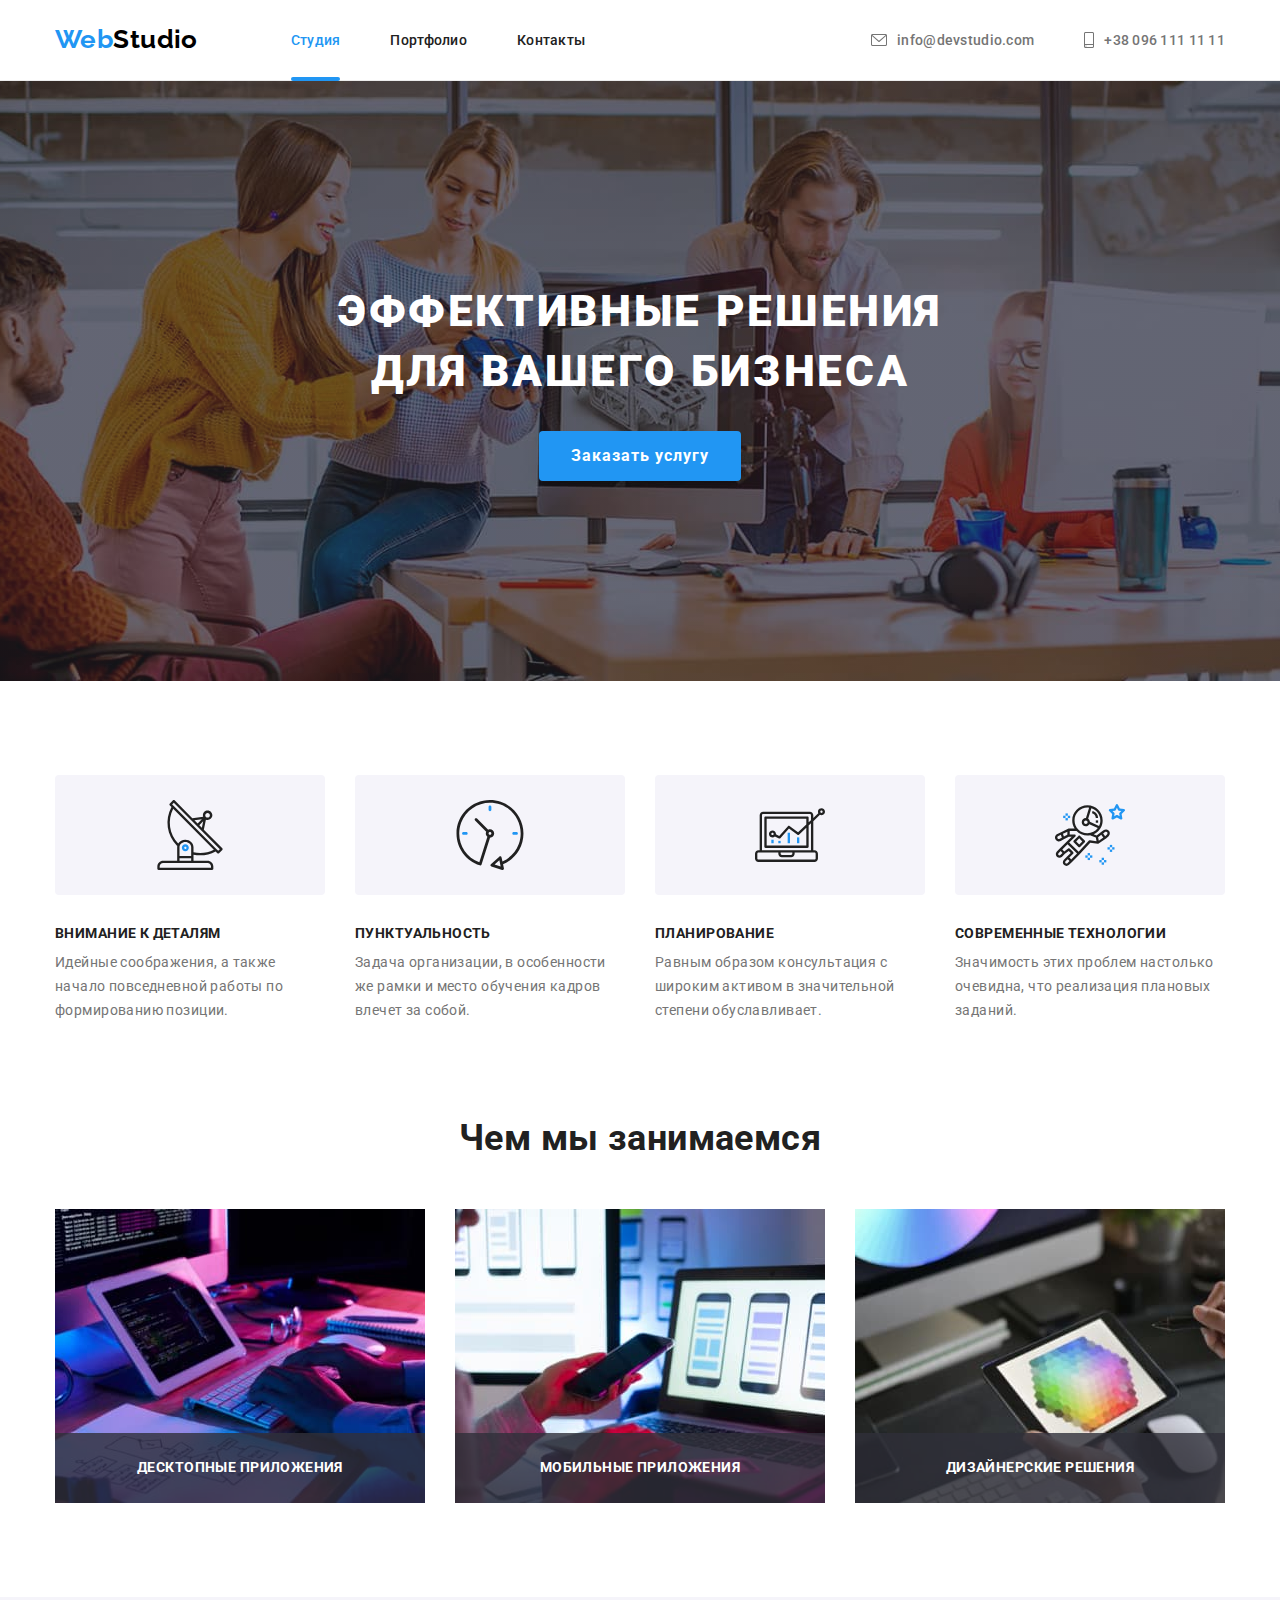
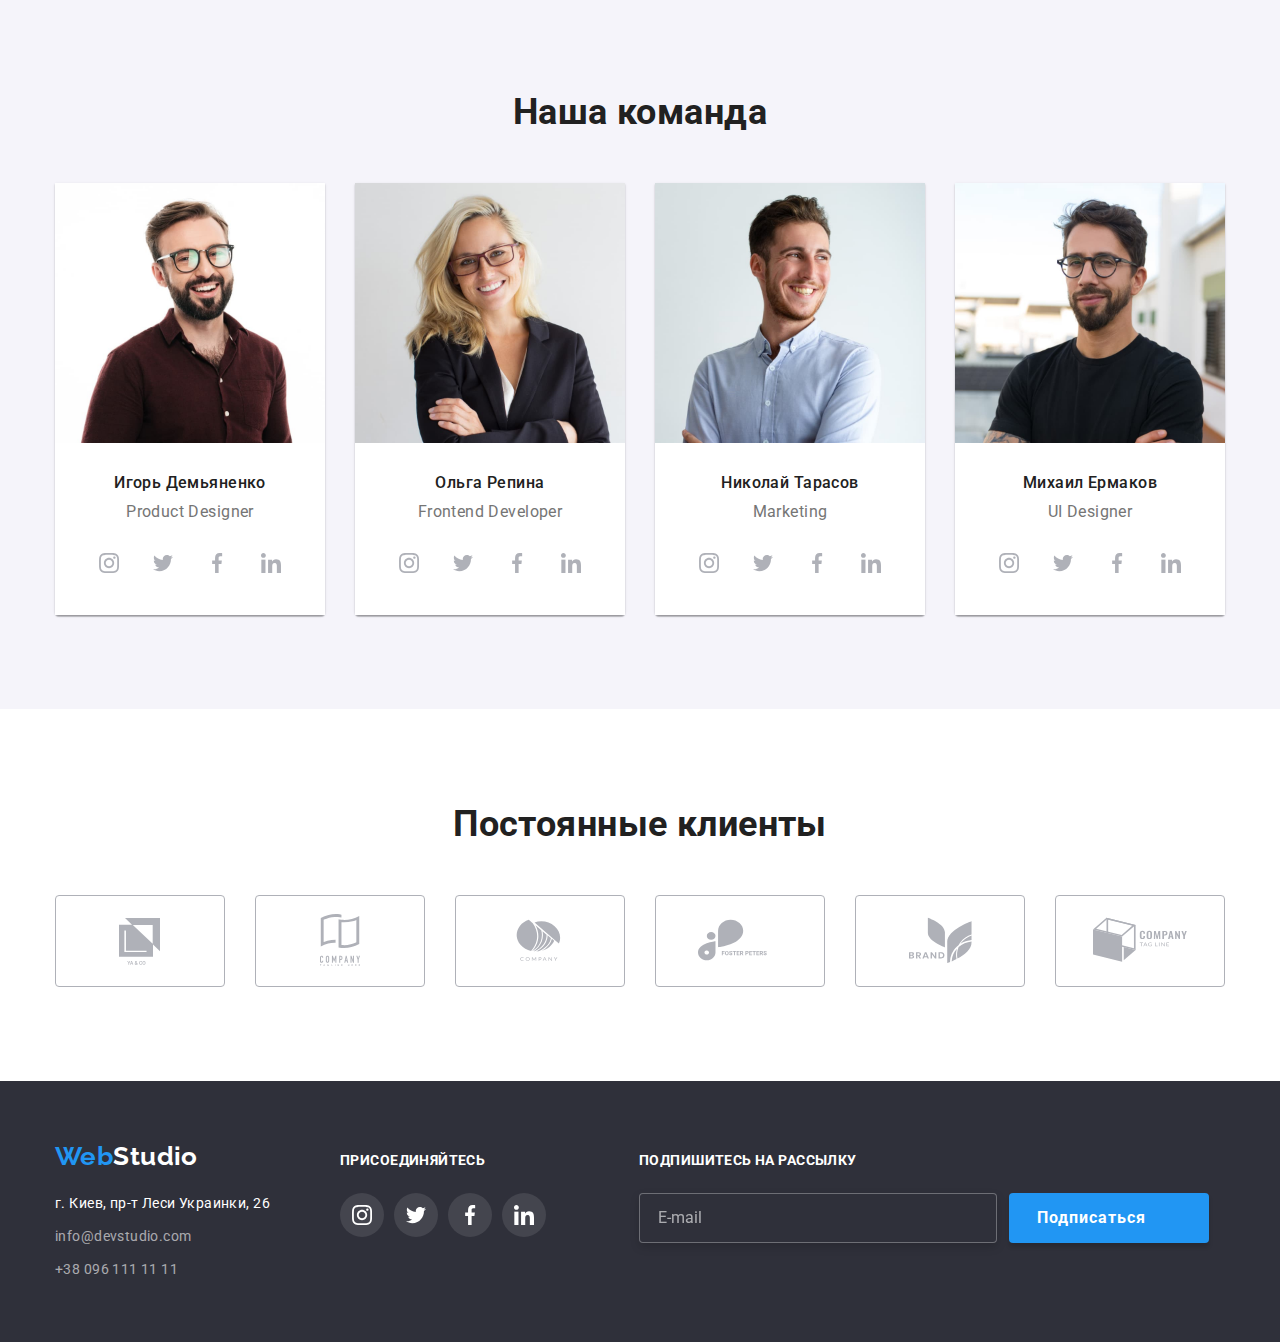
==== commit 980a6f4b: "Правки в оформелении форм 3" ====
--- a/index.html
+++ b/index.html
@@ -473,37 +473,51 @@
                 
                 <div class="form-field">
                     <label for="name" class="form-lable"><span class="label-text">Имя</span></label>
-                    <input type="text" name="user-name" id="name" class="form-input">
-                    <!-- <svg width="18" height="18">
-                        <use href="./img/icons.svg#person-black"></use>
-                    </svg>  -->
+                    <div class="form-field-wrap">
+                        <input type="text" name="user-name" id="name" class="form-input">
+                        <svg width="18" height="18" class="form-input-icon">
+                            <use href="./img/icons.svg#person-black"></use>
+                        </svg>
+                    </div>
                 </div>
                 
                 <div class="form-field">
                     <label for="tel" class="form-lable"><span class="label-text">Телефон</span></label>
-                    <input type="tel" name="tel" id="tel" class="form-input">
-                    <!-- <svg width="18" height="18">
-                        <use href="./img/icons.svg#phone-black"></use>
-                    </svg> -->
+                   <div class="form-field-wrap">
+                        <input type="tel" name="tel" id="tel" class="form-input">
+                        <svg width="18" height="18" class="form-input-icon">
+                            <use href="./img/icons.svg#phone-black"></use>
+                        </svg>
+                   </div>
                 </div>
     
                 <div class="form-field">
                     <label for="email" class="form-lable"><span class="label-text">Почта</span></label>
-                    <input type="email" name="email" id="email" class="form-input">
-                    <!-- <svg width="18" height="18">
-                        <use href="./img/icons.svg#email-black"></use>
-                    </svg> -->
+                   <div class="form-field-wrap">
+                        <input type="email" name="email" id="email" class="form-input">
+                        <svg width="18" height="18" class="form-input-icon">
+                            <use href="./img/icons.svg#email-black"></use>
+                        </svg>
+                   </div>
                 </div>
     
                 <div class="form-field">
-                    <label for="textarea" class="form-lable"><span class="label-text">Комментарий</span></label>
-                    <textarea name="" id="textarea" placeholder="Введите текст" class="form-input textarea label-text"></textarea>
+                    <label for="comment" class="form-lable" ><span class="label-text">Комментарий</span></label>
+                    <textarea name="comment" id="comment" placeholder="Введите текст" class="form-input textarea label-text"></textarea>
                 </div>
 
                 <div class="privat-policy">
-                    <input type="checkbox" name="policy" class="policy">
-                    <label for="policy">Соглашаюсь с рассылкой и принимаю <a href="" class="privat-policy-link" target="_blank" rel="noreferrer noopener">Условия договора</a></label>
-                </div>
+                    <label for="policy">
+                    <input type="checkbox" name="policy" class="policy" id="policy" >
+                    <span class="check-box"></span>
+                    <!-- <svg width="16" height="15" class="checkbox-icon">
+                        <use href="./img/icons.svg#icon-check"></use>
+                    </svg> -->
+
+                    Соглашаюсь с рассылкой и принимаю <a href="" class="privat-policy-link" target="_blank" rel="noreferrer noopener">Условия договора</a>
+                </label>
+                </div>
+                
                 <div class="modal-button-send">
                 <button type="submit" class="modal-button-submit button">Отправить</button>
                 </div>
--- a/css/styles.css
+++ b/css/styles.css
@@ -517,7 +517,7 @@
 .footer-input {
   margin-top: 20px;
   margin-right: 12px;
-  width: 358px;
+  min-width: 358px;
   height: 50px;
   background-color: #2f303a;
   border: none;
@@ -729,6 +729,11 @@
   border: 1px solid rgba(0, 0, 0, 0.1);
 }
 
+.modal-button:hover,
+.modal-button:focus {
+  color: var(--accent-color);
+}
+
 /* ------ MODAL FORMS ------ */
 
 .form {
@@ -757,6 +762,10 @@
   margin-bottom: 4px;
 }
 
+.form-lable:focus {
+  border-color: var(--accent-color);
+}
+
 .label-text {
   font-size: 12px;
   line-height: calc(14 / 12);
@@ -767,23 +776,82 @@
   border: 1px solid rgba(33, 33, 33, 0.2);
   border-radius: 4px;
   height: 40px;
+  min-width: 448px;
   margin: 0;
   padding: 0;
+  padding-left: 42px;
+}
+
+.form-field-wrap {
+  position: relative;
+}
+
+.form-input-icon {
+  position: absolute;
+  top: 11px;
+  left: 11px;
+  color: var(--primary-text-color);
+}
+/* 
+.form-field:focus-within > .comment {
+  color: var(--accent-color);
+  border-color: var(--accent-color);
+} */
+
+.form-input:focus ~ .form-input-icon {
+  color: var(--accent-color);
+  border-color: var(--accent-color);
 }
 
 .textarea {
   height: 120px;
   resize: none;
+  padding: 12px 16px;
 }
 
 .textarea::placeholder {
   color: rgba(117, 117, 117, 0.5);
-  padding: 12px 16px;
+}
+
+.privat-policy {
+  display: flex;
+  align-items: center;
 }
 
 .policy {
+  position: absolute;
+  white-space: nowrap;
+  width: 1px;
+  height: 1px;
+  overflow: hidden;
+  border: 0;
+  padding: 0;
+  clip: rect(0 0 0 0);
+  clip-path: inset(50%);
+  margin: -1px;
+}
+
+.policy:checked + .check-box {
+}
+
+.check-box {
+  display: inline-block;
   margin-right: 10px;
-}
+  width: 16px;
+  height: 15px;
+  border: 2px solid var(--primary-text-color);
+  border-radius: 2px;
+}
+
+.policy:checked + .check-box {
+  background-image: url(../img/icon-check.svg);
+  background-size: contain;
+  background-origin: border-box;
+  border-color: var(--accent-color);
+}
+.policy-checkbox {
+}
+
 .privat-policy {
   margin-top: 20px;
   margin-bottom: 30px;
